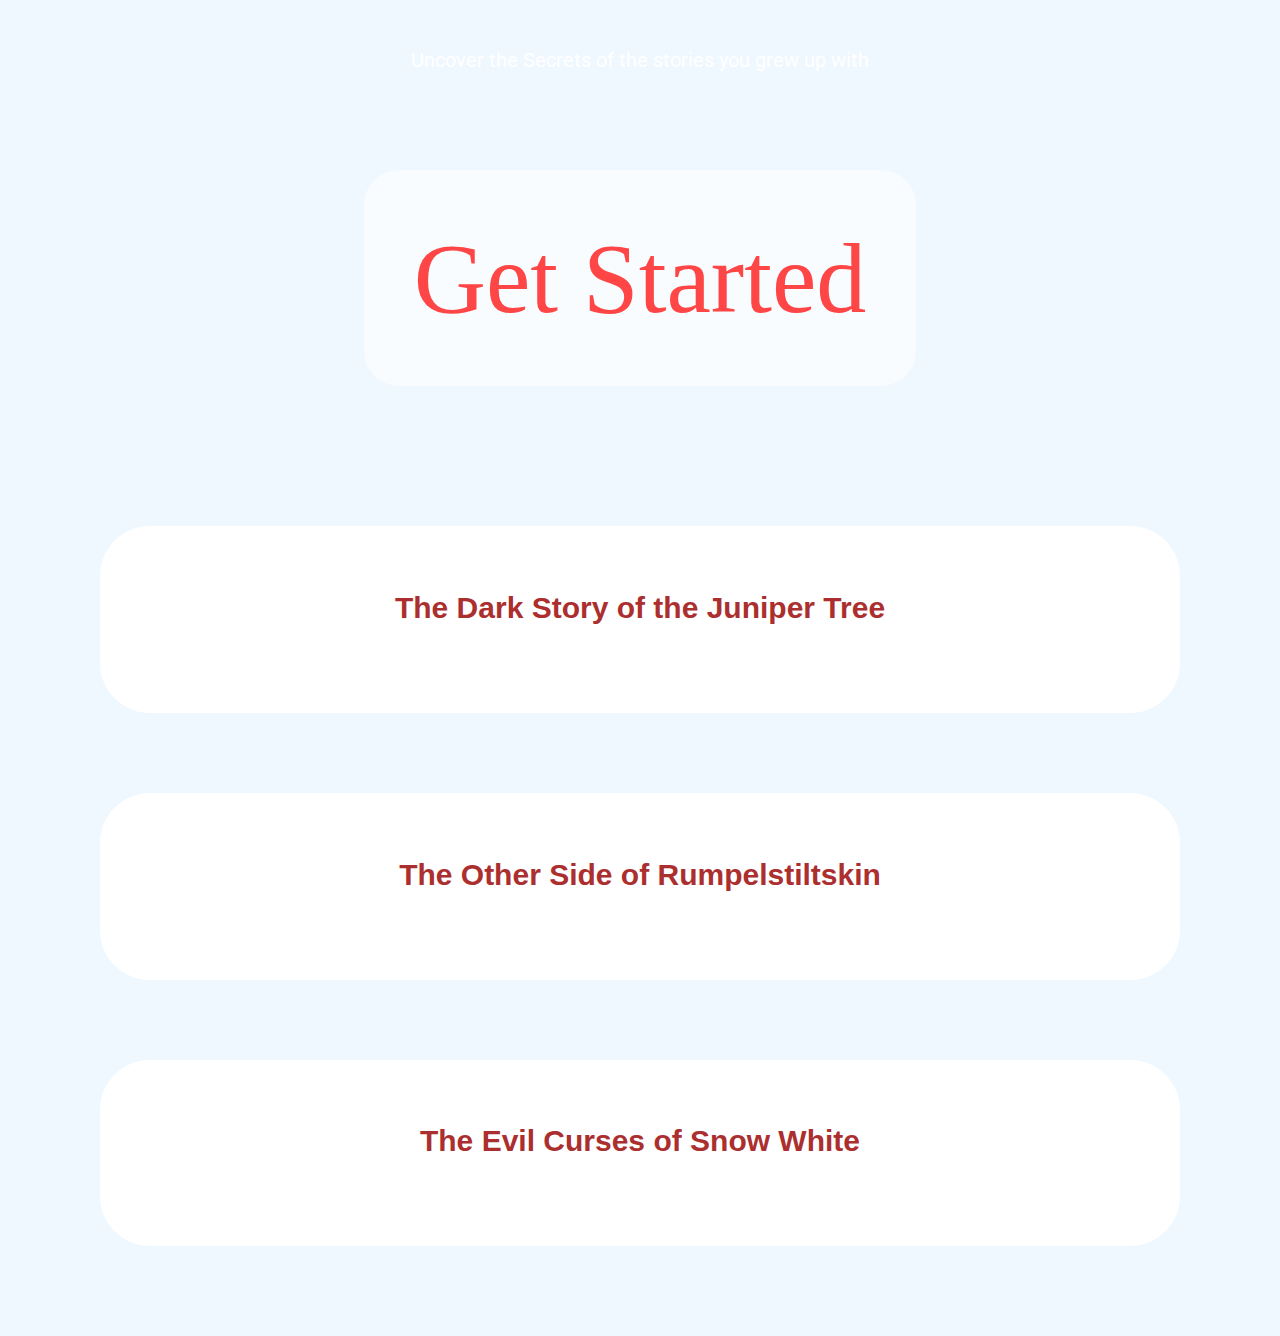
==== index.html @ a04afdf6 "Update and rename Jinx Tales Landing Page.html to index.html" ====
<!DOCTYPE html>
    <html>
        <head>
            <title>Jinx Tales Landing Page</title>
            <link rel="stylesheet" href="landingpage.css">
            <link rel="preconnect" href="https://fonts.googleapis.com">
            <link rel="preconnect" href="https://fonts.gstatic.com" crossorigin>
            <link href="https://fonts.googleapis.com/css2?family=Roboto:wght@400;500;700&display=swap" rel="stylesheet">
        </head>
        <body>
            <div id="MasterDiv" style="width: auto; height: auto; background-color: aliceblue;"></div>
                <center><div id="BannerDiv" class="parallax" style="width: auto; height: auto; background-color: aliceblue;">
                    <p>Uncover the Secrets of the stories you grew up with</p>
                    <center><a href="Jinx Tales Homepage.html"><button class="Homepagebutton"><font face="franklin gothic">Get Started</font></button></a></center>
                    <center><div class="storydisplay">
                        <div class="junipert">
                            <h2>The Dark Story of the Juniper Tree</h2>
                            <div><img class="juniperc" src="https://static01.nyt.com/images/2018/02/04/books/review/04Warner/04Warner-superJumbo.jpg" alt="Juniper"></div>
                        </div>
                        <div class="rumpelt">
                            <h2>The Other Side of Rumpelstiltskin</h2>
                            <div><img  class="rumpelc" src="https://www.pookpress.co.uk/wp-content/uploads/2015/05/Rumpelstiltskin_CharlesFolkard_3.jpg" alt="Rumpelstiltskin"></div>
                        </div>
                        <div class="snowwhitet">
                            <h2>The Evil Curses of Snow White</h2>
                            <div><img class="snowwhitec" src="https://thegrownupya.files.wordpress.com/2013/02/snow-white-painting.jpg" alt="SnowWhite"></div>
                        </div>
                    </div></center>
                </div></center>
        </body>
    </html>
---- landingpage.css ----
.Homepagebutton{
    padding: 50px 50px;
    font-size: 100px;
    background-color: rgba(255, 255, 255, 0.5);
    color: rgb(255, 70, 70);
    border-width: 0px;
    border-radius: 35px;
    margin: 100px 20px;
    cursor: pointer;
    transition: padding 1s, color 1s, background-color 1s, border-radius 1s;
}

.Homepagebutton:hover{
    padding: 70px 70px;
    color: rgb(172, 47, 47);
    background-color: white;
    border-radius: 50px;
}

.parallax{
    background-image: url("https://images.squarespace-cdn.com/content/v1/553e8c95e4b0770c4ca696b2/1632753232249-G6W1PA5DZM89B4JJMO5B/AToS_MultiPlatformBackgrounds_Final2.jpg");
    max-width: auto;
    min-height: 1000px;
    width: 100%;
    height: 100%;
    background-attachment: fixed;
    background-position: left;
    background-repeat: no-repeat;
    background-size: cover;
    vertical-align: middle;
    text-align: left;
    padding: 50px 0px;
}

.parallax p {
    font-size: 20px;
    text-align: center;
    color: white;
}

.junipert,
.rumpelt,
.snowwhitet {
    width: 1000px;
    display: inline-block;
    justify-content: space-between;
    align-items: center;
    font-size: 20px;
    margin: 40px 40px;
    padding: 40px 40px;
    background-color: white;
    border-radius: 50px;
}

.juniperc {
    width: 0px;
    transition: width 1s, margin 1s;
    float: left;
    margin: 0px 0px;
}

.junipert:hover .juniperc {
    width: 900px;
    margin: 50px 48px;
}

.rumpelc {
    width: 0px;
    transition: width 1s, margin 1s;
    float: left;
    margin: 0px 0px;
}

.rumpelt:hover .rumpelc {
    width: 700px;
    margin: 50px 140px;
}

.snowwhitec {
    width: 0px;
    transition: width 1s, margin 1s;
    float: left;
    margin: 0px 0px;
}

.snowwhitet:hover .snowwhitec {
    width: 900px;
    margin: 50px 48px;
}

body { 
    margin: 0;
}

h1 {
    color: rgb(209, 23, 23);
    text-align: center;
    padding: 450px 0px;
    font-size: 100px;
}

h2 {
    color: rgb(172, 47, 47);
    text-align: center;
    vertical-align: middle;
    font-family: 'Trebuchet MS', sans-serif;
}

ol, p {
	color: black;
    text-align: center;
    font-family: Roboto, Arial;
    line-height: 20px;
    margin: 0px 30px;
}

a {
    color: inherit; 
    text-decoration: none;
}
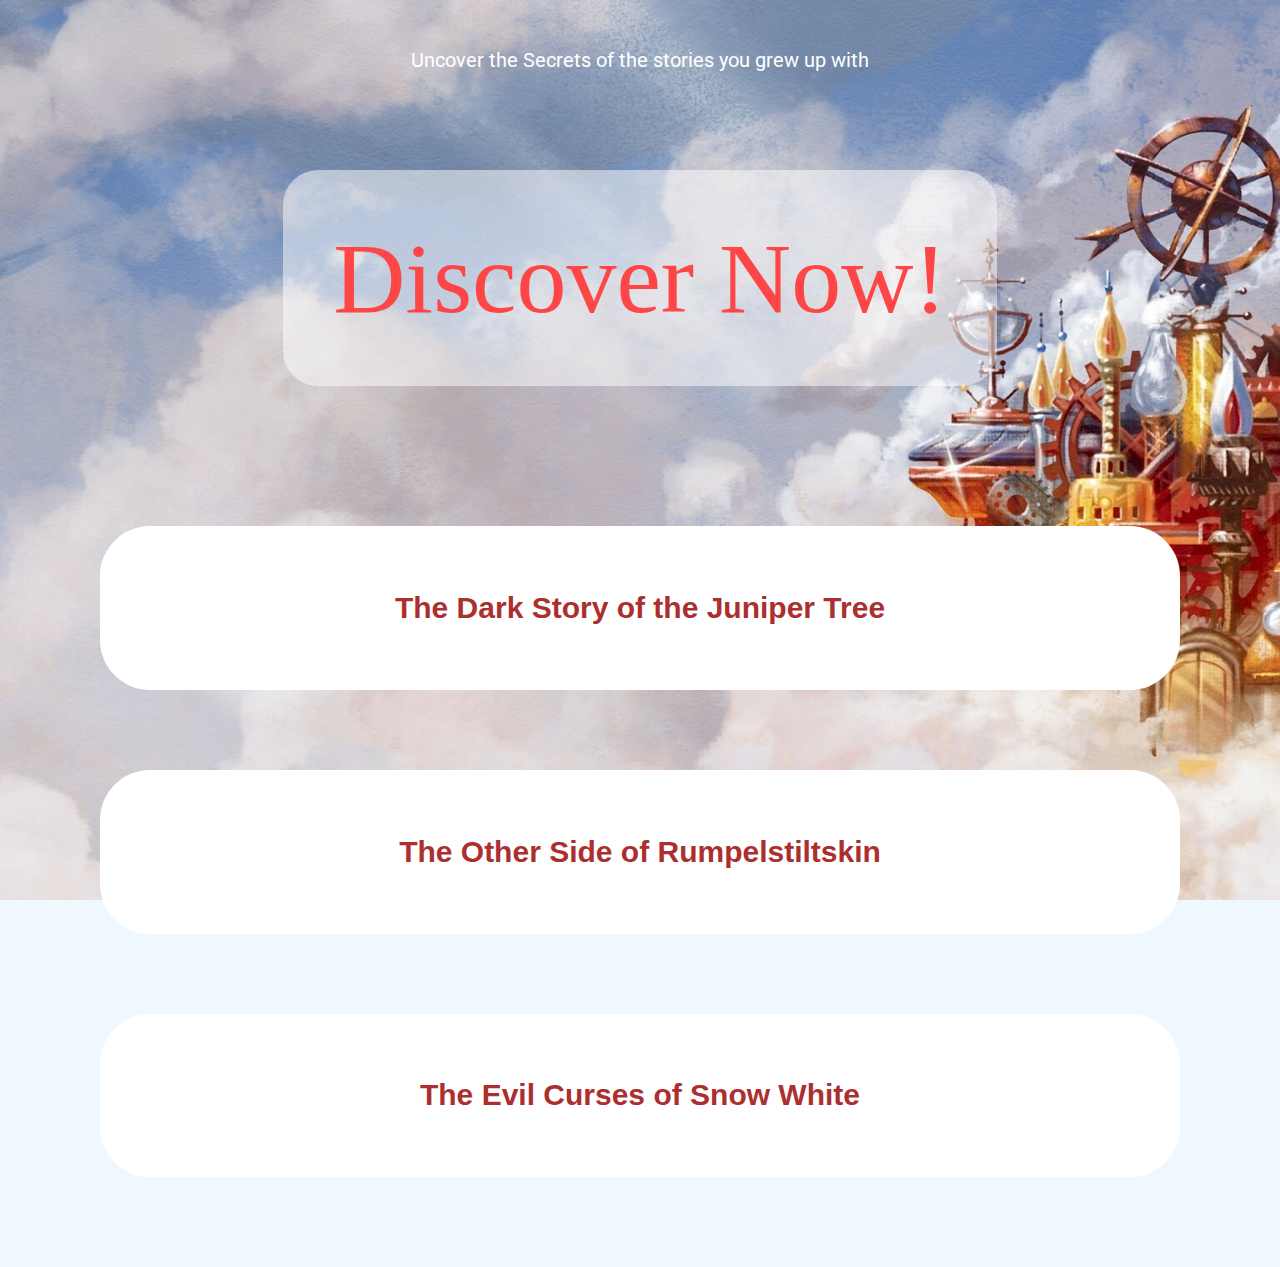
==== commit 1994019e: "Add files via upload" ====
--- a/index.html
+++ b/index.html
@@ -11,21 +11,18 @@
             <div id="MasterDiv" style="width: auto; height: auto; background-color: aliceblue;"></div>
                 <center><div id="BannerDiv" class="parallax" style="width: auto; height: auto; background-color: aliceblue;">
                     <p>Uncover the Secrets of the stories you grew up with</p>
-                    <center><a href="Jinx Tales Homepage.html"><button class="Homepagebutton"><font face="franklin gothic">Get Started</font></button></a></center>
+                    <center><a href="Jinx Tales Homepage.html"><button class="Homepagebutton"><font face="franklin gothic">Discover Now!</font></button></a></center>
                     <center><div class="storydisplay">
                         <div class="junipert">
                             <h2>The Dark Story of the Juniper Tree</h2>
-                            <div><img class="juniperc" src="https://static01.nyt.com/images/2018/02/04/books/review/04Warner/04Warner-superJumbo.jpg" alt="Juniper"></div>
                         </div>
                         <div class="rumpelt">
                             <h2>The Other Side of Rumpelstiltskin</h2>
-                            <div><img  class="rumpelc" src="https://www.pookpress.co.uk/wp-content/uploads/2015/05/Rumpelstiltskin_CharlesFolkard_3.jpg" alt="Rumpelstiltskin"></div>
                         </div>
                         <div class="snowwhitet">
                             <h2>The Evil Curses of Snow White</h2>
-                            <div><img class="snowwhitec" src="https://thegrownupya.files.wordpress.com/2013/02/snow-white-painting.jpg" alt="SnowWhite"></div>
                         </div>
                     </div></center>
                 </div></center>
         </body>
-    </html>
+    </html>--- a/landingpage.css
+++ b/landingpage.css
@@ -18,7 +18,7 @@
 }
 
 .parallax{
-    background-image: url("https://images.squarespace-cdn.com/content/v1/553e8c95e4b0770c4ca696b2/1632753232249-G6W1PA5DZM89B4JJMO5B/AToS_MultiPlatformBackgrounds_Final2.jpg");
+    background-image: url("landingbackground1-transformed.jpg");
     max-width: auto;
     min-height: 1000px;
     width: 100%;
@@ -50,42 +50,14 @@
     padding: 40px 40px;
     background-color: white;
     border-radius: 50px;
+    transition: font-size 0.6s, margin 0.6s;
 }
 
-.juniperc {
-    width: 0px;
-    transition: width 1s, margin 1s;
-    float: left;
-    margin: 0px 0px;
-}
-
-.junipert:hover .juniperc {
-    width: 900px;
-    margin: 50px 48px;
-}
-
-.rumpelc {
-    width: 0px;
-    transition: width 1s, margin 1s;
-    float: left;
-    margin: 0px 0px;
-}
-
-.rumpelt:hover .rumpelc {
-    width: 700px;
-    margin: 50px 140px;
-}
-
-.snowwhitec {
-    width: 0px;
-    transition: width 1s, margin 1s;
-    float: left;
-    margin: 0px 0px;
-}
-
-.snowwhitet:hover .snowwhitec {
-    width: 900px;
-    margin: 50px 48px;
+.junipert:hover,
+.rumpelt:hover,
+.snowwhitet:hover {
+    font-size: 30px;
+    margin: 90px 90px;
 }
 
 body { 
